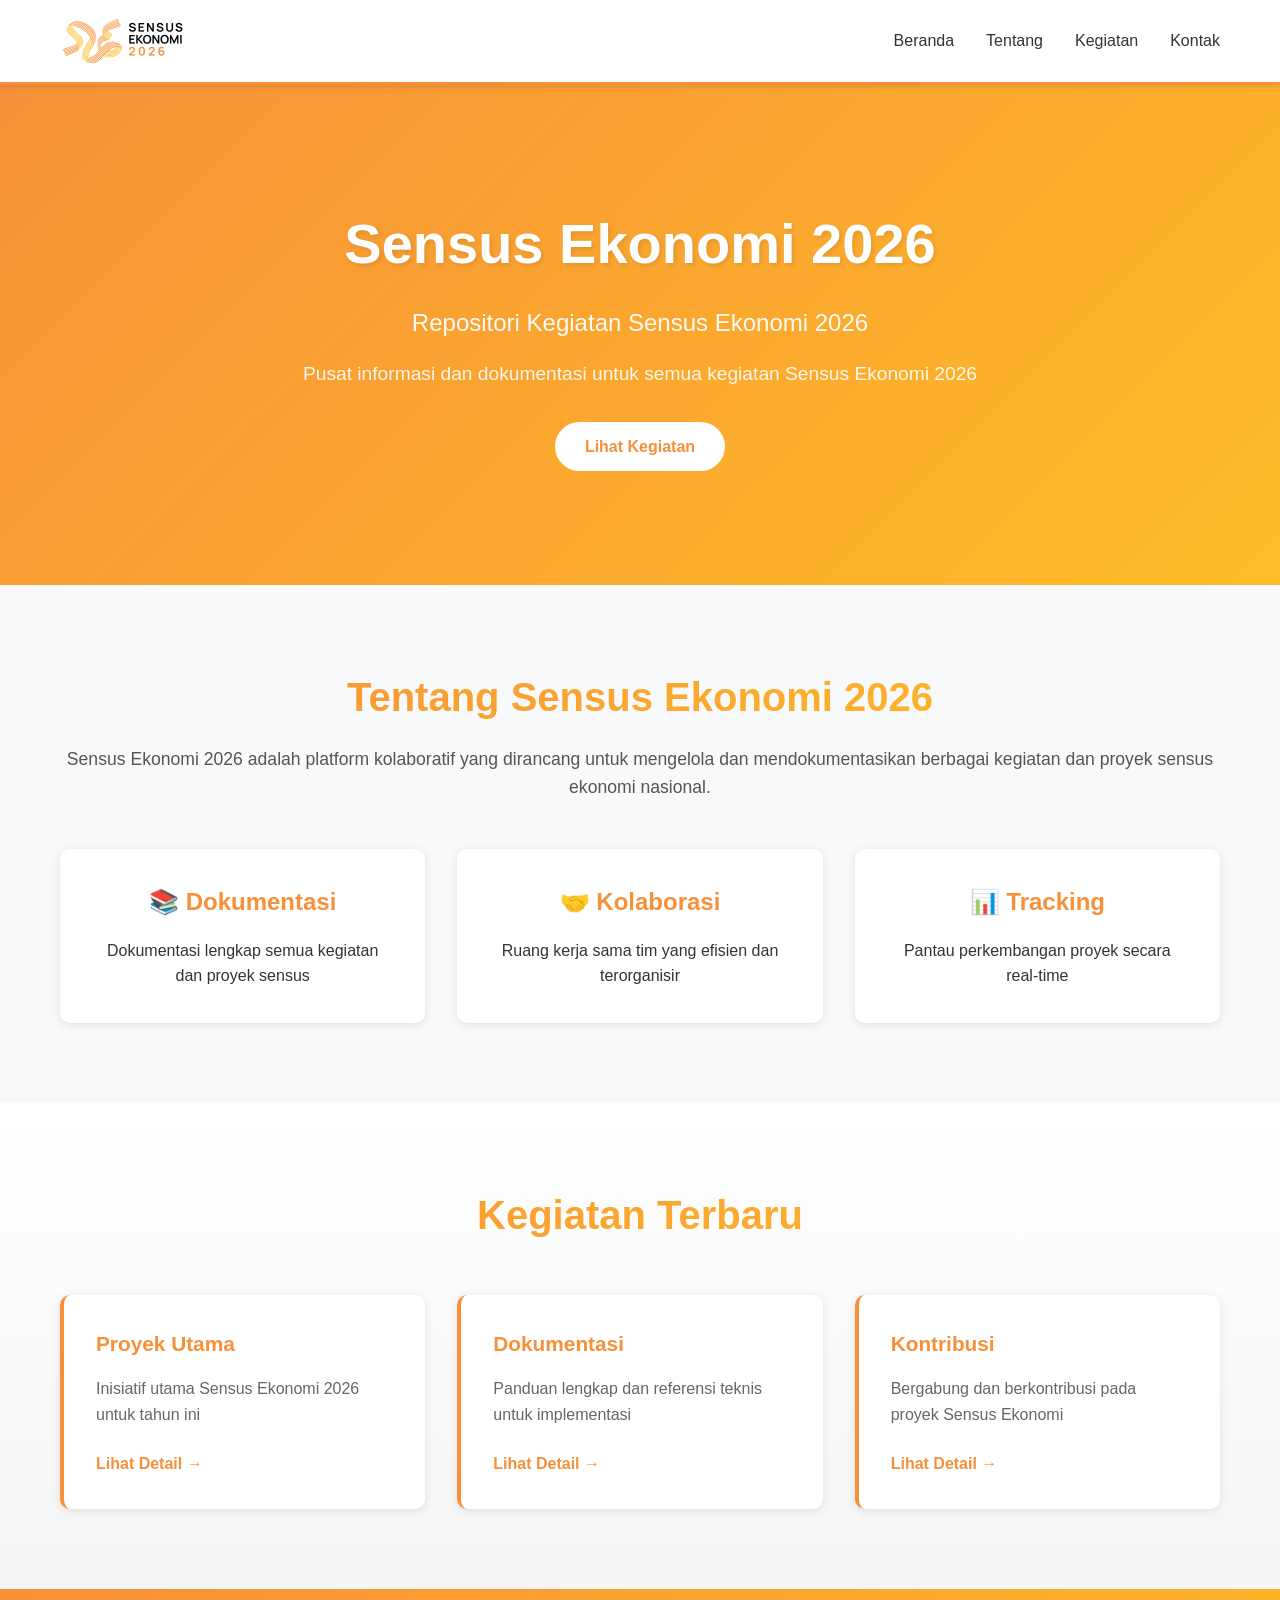
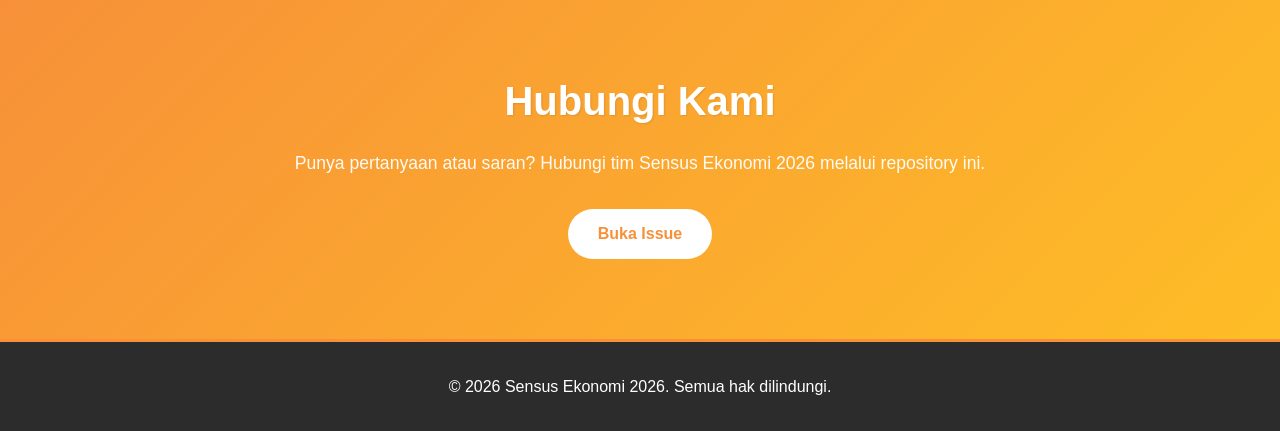
==== index.html @ 21928ddf "Update homepage to use official Sensus Ekonomi 2026 logo" ====
<!DOCTYPE html>
<html lang="id">
<head>
    <meta charset="UTF-8">
    <meta name="viewport" content="width=device-width, initial-scale=1.0">
    <title>Sensus Ekonomi 2026</title>
    <link rel="stylesheet" href="styles.css">
</head>
<body>
    <nav class="navbar">
        <div class="container">
            <div class="logo">
                <img src="logo-se2026.png" alt="Sensus Ekonomi 2026" class="logo-img">
            </div>
            <ul class="nav-links">
                <li><a href="#home">Beranda</a></li>
                <li><a href="#about">Tentang</a></li>
                <li><a href="#activities">Kegiatan</a></li>
                <li><a href="#contact">Kontak</a></li>
            </ul>
        </div>
    </nav>

    <section id="home" class="hero">
        <div class="hero-content">
            <h1>Sensus Ekonomi 2026</h1>
            <p class="subtitle">Repositori Kegiatan Sensus Ekonomi 2026</p>
            <p class="description">Pusat informasi dan dokumentasi untuk semua kegiatan Sensus Ekonomi 2026</p>
            <a href="#activities" class="btn btn-primary">Lihat Kegiatan</a>
        </div>
    </section>

    <section id="about" class="about">
        <div class="container">
            <h2>Tentang Sensus Ekonomi 2026</h2>
            <p>Sensus Ekonomi 2026 adalah platform kolaboratif yang dirancang untuk mengelola dan mendokumentasikan berbagai kegiatan dan proyek sensus ekonomi nasional.</p>
            <div class="features">
                <div class="feature">
                    <h3>📚 Dokumentasi</h3>
                    <p>Dokumentasi lengkap semua kegiatan dan proyek sensus</p>
                </div>
                <div class="feature">
                    <h3>🤝 Kolaborasi</h3>
                    <p>Ruang kerja sama tim yang efisien dan terorganisir</p>
                </div>
                <div class="feature">
                    <h3>📊 Tracking</h3>
                    <p>Pantau perkembangan proyek secara real-time</p>
                </div>
            </div>
        </div>
    </section>

    <section id="activities" class="activities">
        <div class="container">
            <h2>Kegiatan Terbaru</h2>
            <div class="activities-grid">
                <div class="activity-card">
                    <h3>Proyek Utama</h3>
                    <p>Inisiatif utama Sensus Ekonomi 2026 untuk tahun ini</p>
                    <a href="https://github.com/bpspkp1971/SE2026" class="link">Lihat Detail →</a>
                </div>
                <div class="activity-card">
                    <h3>Dokumentasi</h3>
                    <p>Panduan lengkap dan referensi teknis untuk implementasi</p>
                    <a href="#" class="link">Lihat Detail →</a>
                </div>
                <div class="activity-card">
                    <h3>Kontribusi</h3>
                    <p>Bergabung dan berkontribusi pada proyek Sensus Ekonomi</p>
                    <a href="#" class="link">Lihat Detail →</a>
                </div>
            </div>
        </div>
    </section>

    <section id="contact" class="contact">
        <div class="container">
            <h2>Hubungi Kami</h2>
            <p>Punya pertanyaan atau saran? Hubungi tim Sensus Ekonomi 2026 melalui repository ini.</p>
            <a href="https://github.com/bpspkp1971/SE2026/issues" class="btn btn-primary">Buka Issue</a>
        </div>
    </section>

    <footer>
        <div class="container">
            <p>&copy; 2026 Sensus Ekonomi 2026. Semua hak dilindungi.</p>
        </div>
    </footer>
</body>
</html>
---- styles.css ----
* {
    margin: 0;
    padding: 0;
    box-sizing: border-box;
}

body {
    font-family: 'Segoe UI', Tahoma, Geneva, Verdana, sans-serif;
    line-height: 1.6;
    color: #333;
}

.container {
    max-width: 1200px;
    margin: 0 auto;
    padding: 0 20px;
}

/* Navigation */
.navbar {
    background-color: #ffffff;
    color: #333;
    padding: 1rem 0;
    position: sticky;
    top: 0;
    z-index: 100;
    box-shadow: 0 2px 5px rgba(0,0,0,0.1);
    border-bottom: 3px solid #f79039;
}

.navbar .container {
    display: flex;
    justify-content: space-between;
    align-items: center;
}

.logo {
    display: flex;
    align-items: center;
    gap: 10px;
}

.logo-img {
    height: 50px;
    width: auto;
}

.logo-text {
    font-size: 1.3rem;
    font-weight: bold;
    background: linear-gradient(135deg, #febd26 0%, #f79039 100%);
    -webkit-background-clip: text;
    -webkit-text-fill-color: transparent;
    background-clip: text;
}

.nav-links {
    display: flex;
    list-style: none;
    gap: 2rem;
}

.nav-links a {
    color: #333;
    text-decoration: none;
    font-weight: 500;
    transition: color 0.3s ease;
}

.nav-links a:hover {
    color: #f79039;
}

/* Hero Section */
.hero {
    background: linear-gradient(135deg, #f79039 0%, #febd26 100%);
    color: white;
    padding: 100px 20px;
    text-align: center;
    min-height: 500px;
    display: flex;
    align-items: center;
    justify-content: center;
}

.hero-content h1 {
    font-size: 3.5rem;
    margin-bottom: 1rem;
    animation: fadeInDown 0.8s ease;
    text-shadow: 2px 2px 4px rgba(0,0,0,0.1);
}

.hero-content .subtitle {
    font-size: 1.5rem;
    margin-bottom: 1rem;
    animation: fadeInUp 0.8s ease;
    opacity: 0.95;
}

.hero-content .description {
    font-size: 1.2rem;
    margin-bottom: 2rem;
    opacity: 0.9;
    animation: fadeInUp 1s ease;
}

/* Buttons */
.btn {
    display: inline-block;
    padding: 12px 30px;
    border-radius: 50px;
    text-decoration: none;
    font-weight: 600;
    transition: all 0.3s ease;
    cursor: pointer;
    border: none;
}

.btn-primary {
    background-color: white;
    color: #f79039;
}

.btn-primary:hover {
    transform: translateY(-3px);
    box-shadow: 0 5px 15px rgba(0,0,0,0.2);
    background-color: #ffd635;
}

.btn-secondary {
    background-color: #f79039;
    color: white;
}

.btn-secondary:hover {
    background-color: #febd26;
    color: #333;
    transform: translateY(-3px);
}

/* About Section */
.about {
    padding: 80px 20px;
    background-color: #f8f9fa;
}

.about h2 {
    font-size: 2.5rem;
    margin-bottom: 1rem;
    text-align: center;
    background: linear-gradient(135deg, #f79039 0%, #febd26 100%);
    -webkit-background-clip: text;
    -webkit-text-fill-color: transparent;
    background-clip: text;
}

.about > .container > p {
    text-align: center;
    font-size: 1.1rem;
    margin-bottom: 3rem;
    color: #555;
}

.features {
    display: grid;
    grid-template-columns: repeat(auto-fit, minmax(250px, 1fr));
    gap: 2rem;
    margin-top: 3rem;
}

.feature {
    background: white;
    padding: 2rem;
    border-radius: 10px;
    text-align: center;
    box-shadow: 0 2px 10px rgba(0,0,0,0.1);
    transition: transform 0.3s ease, box-shadow 0.3s ease, border-color 0.3s ease;
    border: 2px solid transparent;
}

.feature:hover {
    transform: translateY(-5px);
    box-shadow: 0 5px 20px rgba(0,0,0,0.15);
    border-color: #febd26;
}

.feature h3 {
    font-size: 1.5rem;
    margin-bottom: 1rem;
    color: #f79039;
}

/* Activities Section */
.activities {
    padding: 80px 20px;
    background: linear-gradient(180deg, #ffffff 0%, #f5f5f5 100%);
}

.activities h2 {
    font-size: 2.5rem;
    margin-bottom: 3rem;
    text-align: center;
    background: linear-gradient(135deg, #f79039 0%, #febd26 100%);
    -webkit-background-clip: text;
    -webkit-text-fill-color: transparent;
    background-clip: text;
}

.activities-grid {
    display: grid;
    grid-template-columns: repeat(auto-fit, minmax(300px, 1fr));
    gap: 2rem;
}

.activity-card {
    background: white;
    padding: 2rem;
    border-radius: 10px;
    box-shadow: 0 2px 10px rgba(0,0,0,0.1);
    transition: all 0.3s ease;
    border-left: 4px solid #f79039;
}

.activity-card:hover {
    transform: translateY(-5px);
    box-shadow: 0 5px 20px rgba(0,0,0,0.15);
    border-left-color: #febd26;
}

.activity-card h3 {
    font-size: 1.3rem;
    margin-bottom: 1rem;
    color: #f79039;
}

.activity-card p {
    color: #666;
    margin-bottom: 1.5rem;
}

.link {
    color: #f79039;
    text-decoration: none;
    font-weight: 600;
    transition: color 0.3s ease;
}

.link:hover {
    color: #febd26;
}

/* Contact Section */
.contact {
    background: linear-gradient(135deg, #f79039 0%, #febd26 100%);
    color: white;
    padding: 80px 20px;
    text-align: center;
}

.contact h2 {
    font-size: 2.5rem;
    margin-bottom: 1rem;
    text-shadow: 1px 1px 2px rgba(0,0,0,0.1);
}

.contact p {
    font-size: 1.1rem;
    margin-bottom: 2rem;
    opacity: 0.95;
}

/* Footer */
footer {
    background-color: #2c2c2c;
    color: white;
    text-align: center;
    padding: 2rem;
    border-top: 3px solid #f79039;
}

/* Animations */
@keyframes fadeInDown {
    from {
        opacity: 0;
        transform: translateY(-30px);
    }
    to {
        opacity: 1;
        transform: translateY(0);
    }
}

@keyframes fadeInUp {
    from {
        opacity: 0;
        transform: translateY(30px);
    }
    to {
        opacity: 1;
        transform: translateY(0);
    }
}

/* Responsive Design */
@media (max-width: 768px) {
    .nav-links {
        gap: 1rem;
    }

    .logo-img {
        height: 40px;
    }

    .logo-text {
        font-size: 1.1rem;
    }

    .hero-content h1 {
        font-size: 2.5rem;
    }

    .hero-content .subtitle {
        font-size: 1.2rem;
    }

    .about h2,
    .activities h2,
    .contact h2 {
        font-size: 2rem;
    }

    .features,
    .activities-grid {
        grid-template-columns: 1fr;
    }

    .about,
    .activities,
    .contact {
        padding: 60px 20px;
    }
}

@media (max-width: 600px) {
    .navbar .container {
        flex-direction: column;
        gap: 1rem;
    }

    .nav-links {
        flex-direction: column;
        gap: 0.5rem;
        width: 100%;
        text-align: center;
    }

    .logo {
        flex-direction: column;
    }

    .logo-img {
        height: 35px;
    }

    .logo-text {
        font-size: 1rem;
    }

    .hero-content h1 {
        font-size: 2rem;
    }

    .hero-content .subtitle {
        font-size: 1rem;
    }

    .hero {
        padding: 60px 20px;
        min-height: 300px;
    }
}
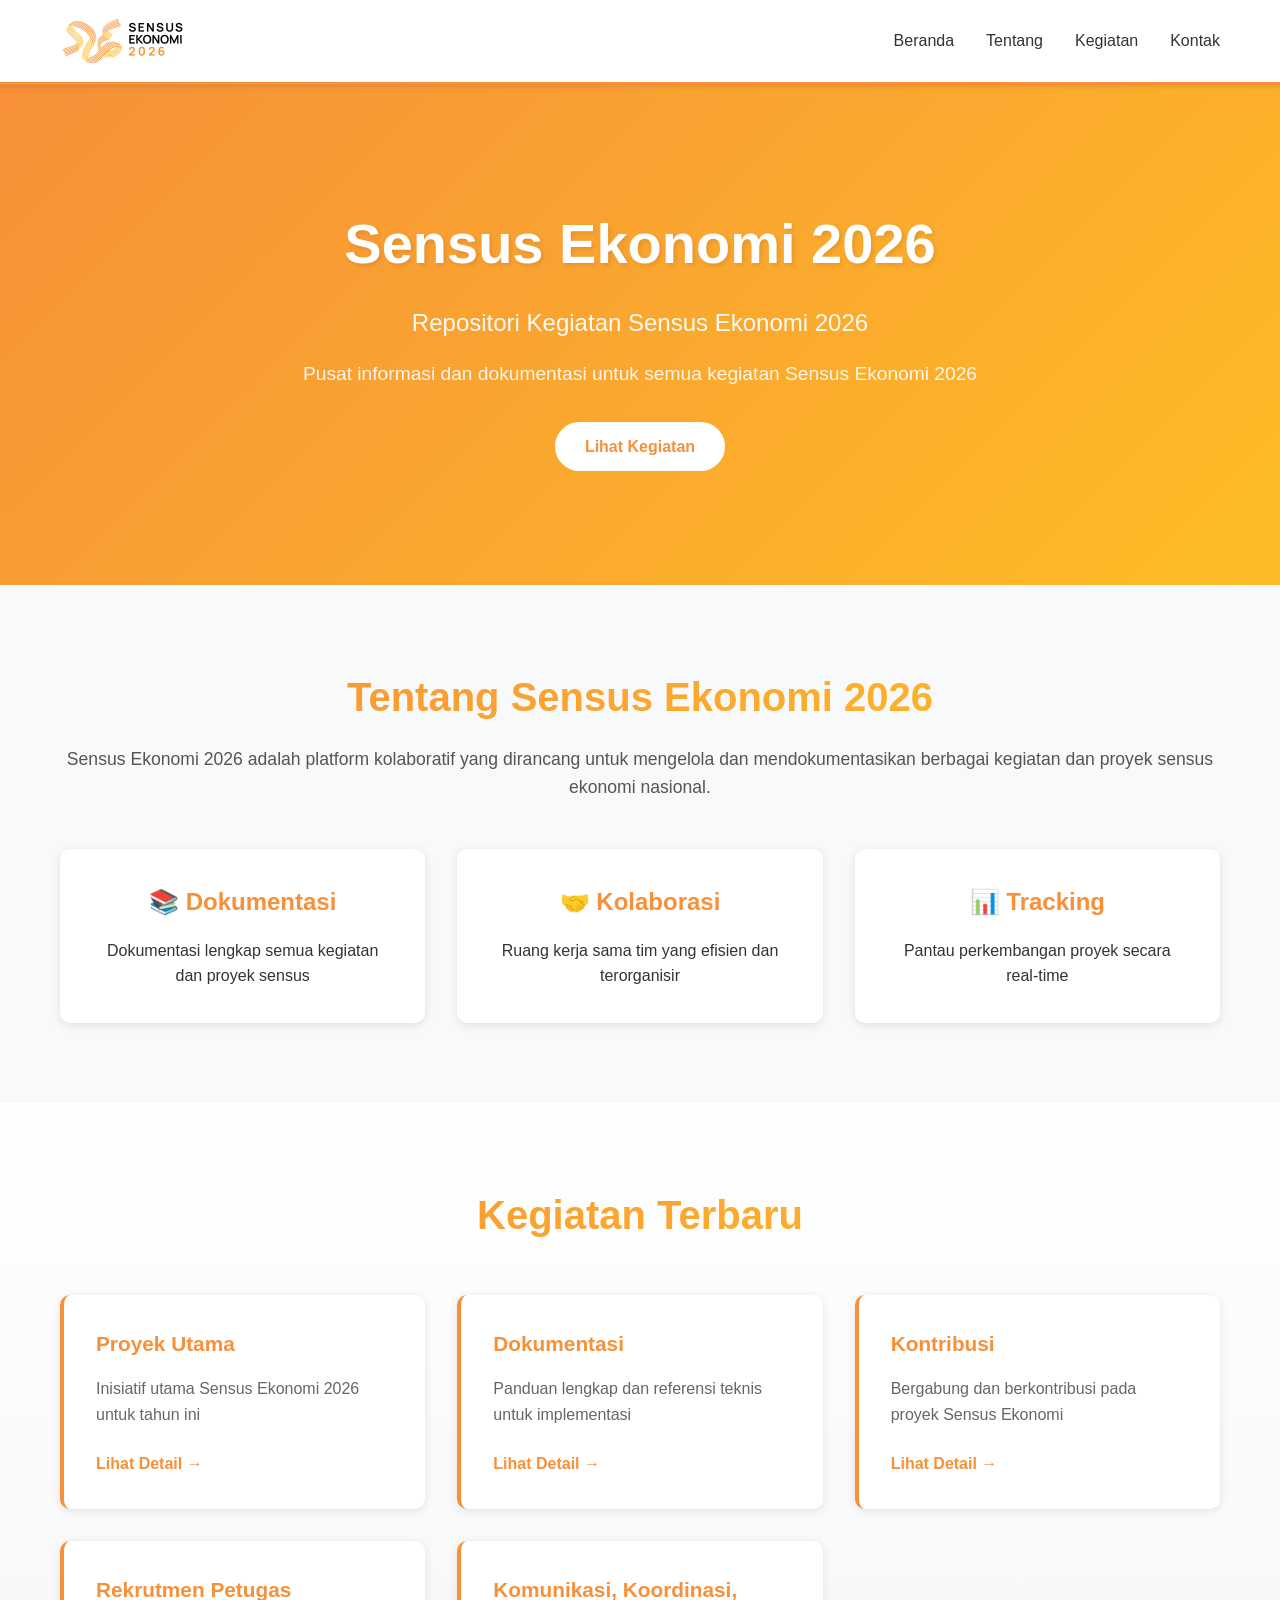
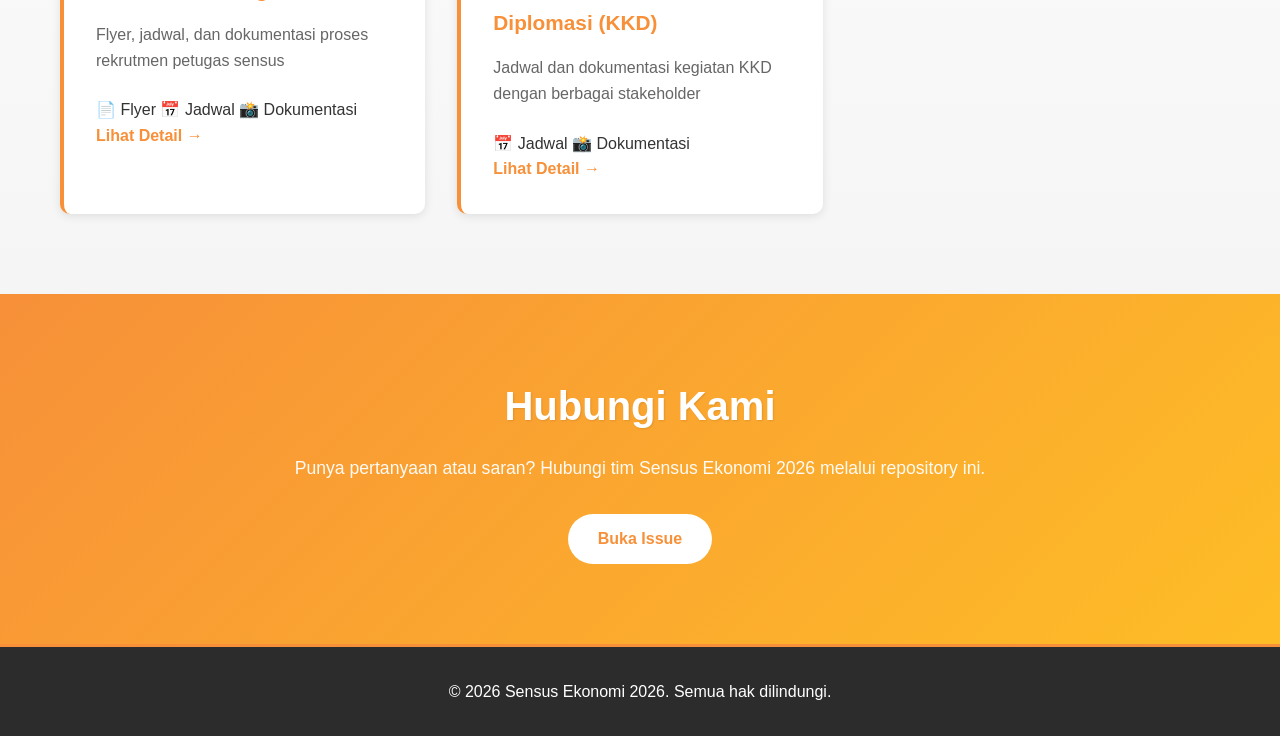
==== commit 1d062022: "Add Rekrutmen Petugas and KKD activities" ====
--- a/index.html
+++ b/index.html
@@ -70,6 +70,25 @@
                     <p>Bergabung dan berkontribusi pada proyek Sensus Ekonomi</p>
                     <a href="#" class="link">Lihat Detail →</a>
                 </div>
+                <div class="activity-card">
+                    <h3>Rekrutmen Petugas</h3>
+                    <p>Flyer, jadwal, dan dokumentasi proses rekrutmen petugas sensus</p>
+                    <div class="sub-items">
+                        <span class="badge">📄 Flyer</span>
+                        <span class="badge">📅 Jadwal</span>
+                        <span class="badge">📸 Dokumentasi</span>
+                    </div>
+                    <a href="#" class="link">Lihat Detail →</a>
+                </div>
+                <div class="activity-card">
+                    <h3>Komunikasi, Koordinasi, Diplomasi (KKD)</h3>
+                    <p>Jadwal dan dokumentasi kegiatan KKD dengan berbagai stakeholder</p>
+                    <div class="sub-items">
+                        <span class="badge">📅 Jadwal</span>
+                        <span class="badge">📸 Dokumentasi</span>
+                    </div>
+                    <a href="#" class="link">Lihat Detail →</a>
+                </div>
             </div>
         </div>
     </section>
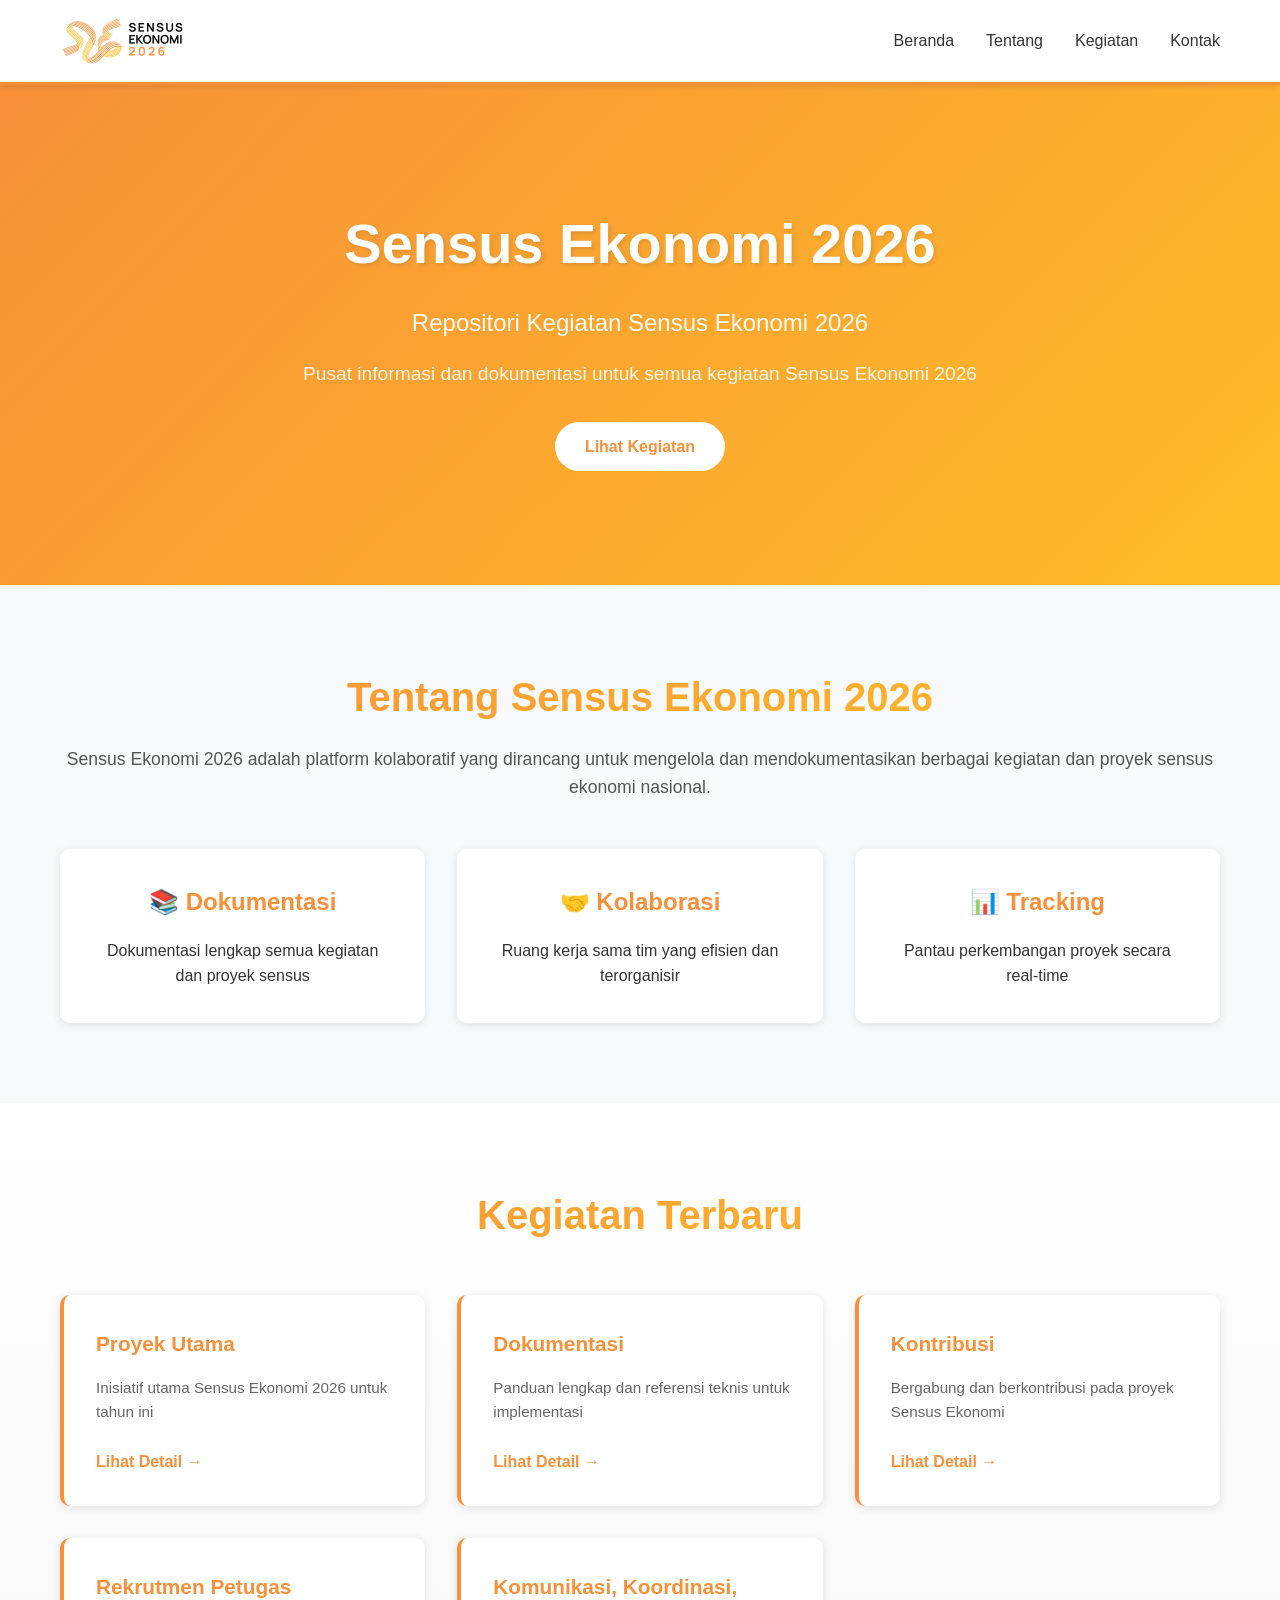
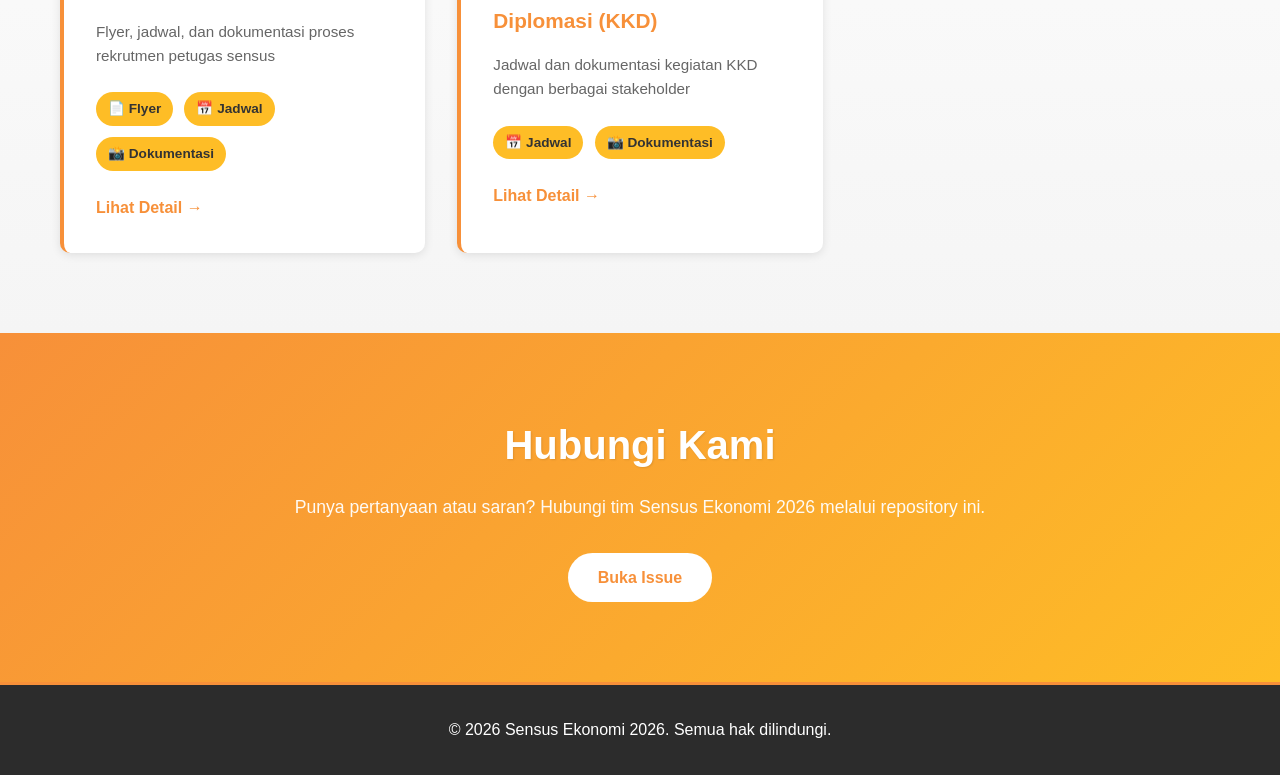
==== commit e46caa60: "Perbarui halaman beranda dengan tautan ke halaman rekrutmen dan KKD" ====
--- a/index.html
+++ b/index.html
@@ -78,7 +78,7 @@
                         <span class="badge">📅 Jadwal</span>
                         <span class="badge">📸 Dokumentasi</span>
                     </div>
-                    <a href="#" class="link">Lihat Detail →</a>
+                    <a href="rekrutmen.html" class="link">Lihat Detail →</a>
                 </div>
                 <div class="activity-card">
                     <h3>Komunikasi, Koordinasi, Diplomasi (KKD)</h3>
@@ -87,7 +87,7 @@
                         <span class="badge">📅 Jadwal</span>
                         <span class="badge">📸 Dokumentasi</span>
                     </div>
-                    <a href="#" class="link">Lihat Detail →</a>
+                    <a href="kkd.html" class="link">Lihat Detail →</a>
                 </div>
             </div>
         </div>
--- a/styles.css
+++ b/styles.css
@@ -45,15 +45,6 @@
     width: auto;
 }
 
-.logo-text {
-    font-size: 1.3rem;
-    font-weight: bold;
-    background: linear-gradient(135deg, #febd26 0%, #f79039 100%);
-    -webkit-background-clip: text;
-    -webkit-text-fill-color: transparent;
-    background-clip: text;
-}
-
 .nav-links {
     display: flex;
     list-style: none;
@@ -83,6 +74,13 @@
     justify-content: center;
 }
 
+.detail-hero {
+    background: linear-gradient(135deg, #f79039 0%, #febd26 100%);
+    color: white;
+    padding: 80px 20px;
+    text-align: center;
+}
+
 .hero-content h1 {
     font-size: 3.5rem;
     margin-bottom: 1rem;
@@ -90,11 +88,19 @@
     text-shadow: 2px 2px 4px rgba(0,0,0,0.1);
 }
 
+.detail-hero .hero-content h1 {
+    font-size: 2.5rem;
+}
+
 .hero-content .subtitle {
     font-size: 1.5rem;
     margin-bottom: 1rem;
     animation: fadeInUp 0.8s ease;
     opacity: 0.95;
+}
+
+.detail-hero .hero-content .subtitle {
+    font-size: 1.2rem;
 }
 
 .hero-content .description {
@@ -236,6 +242,32 @@
 .activity-card p {
     color: #666;
     margin-bottom: 1.5rem;
+    font-size: 0.95rem;
+}
+
+/* Sub-items and Badges */
+.sub-items {
+    display: flex;
+    flex-wrap: wrap;
+    gap: 0.7rem;
+    margin-bottom: 1.5rem;
+}
+
+.badge {
+    display: inline-block;
+    background-color: #febd26;
+    color: #333;
+    padding: 6px 12px;
+    border-radius: 20px;
+    font-size: 0.85rem;
+    font-weight: 600;
+    transition: all 0.3s ease;
+}
+
+.badge:hover {
+    background-color: #f79039;
+    color: white;
+    transform: scale(1.05);
 }
 
 .link {
@@ -243,10 +275,232 @@
     text-decoration: none;
     font-weight: 600;
     transition: color 0.3s ease;
+    display: inline-block;
 }
 
 .link:hover {
     color: #febd26;
+}
+
+/* Detail Page Styles */
+.detail-content {
+    padding: 60px 20px;
+}
+
+.breadcrumb {
+    margin-bottom: 2rem;
+    font-size: 0.95rem;
+    color: #666;
+}
+
+.breadcrumb a {
+    color: #f79039;
+    text-decoration: none;
+}
+
+.breadcrumb a:hover {
+    text-decoration: underline;
+}
+
+.detail-grid {
+    display: grid;
+    grid-template-columns: repeat(auto-fit, minmax(280px, 1fr));
+    gap: 2rem;
+    margin-bottom: 4rem;
+}
+
+.detail-card {
+    background: white;
+    padding: 2rem;
+    border-radius: 10px;
+    box-shadow: 0 2px 10px rgba(0,0,0,0.1);
+    transition: all 0.3s ease;
+    border-top: 4px solid #f79039;
+    text-align: center;
+}
+
+.detail-card:hover {
+    transform: translateY(-5px);
+    box-shadow: 0 5px 20px rgba(0,0,0,0.15);
+}
+
+.card-icon {
+    font-size: 3rem;
+    margin-bottom: 1rem;
+}
+
+.detail-card h3 {
+    font-size: 1.4rem;
+    margin-bottom: 1rem;
+    color: #f79039;
+}
+
+.detail-card p {
+    color: #666;
+    margin-bottom: 1.5rem;
+}
+
+.detail-section {
+    background: white;
+    padding: 3rem;
+    border-radius: 10px;
+    margin-bottom: 2rem;
+    box-shadow: 0 2px 10px rgba(0,0,0,0.08);
+}
+
+.detail-section h2 {
+    font-size: 2rem;
+    margin-bottom: 1.5rem;
+    color: #f79039;
+    border-bottom: 3px solid #febd26;
+    padding-bottom: 1rem;
+}
+
+.info-box {
+    line-height: 1.8;
+    color: #555;
+}
+
+.info-box h4 {
+    color: #f79039;
+    margin-bottom: 0.8rem;
+    font-size: 1.1rem;
+}
+
+.info-list {
+    list-style: none;
+    margin-left: 0;
+}
+
+.info-list li {
+    padding-left: 1.5rem;
+    margin-bottom: 0.8rem;
+    position: relative;
+}
+
+.info-list li:before {
+    content: "✓";
+    color: #f79039;
+    font-weight: bold;
+    position: absolute;
+    left: 0;
+}
+
+/* Timeline */
+.timeline {
+    position: relative;
+    padding: 20px 0;
+}
+
+.timeline-item {
+    display: flex;
+    margin-bottom: 2rem;
+    position: relative;
+}
+
+.timeline-marker {
+    background: linear-gradient(135deg, #f79039 0%, #febd26 100%);
+    color: white;
+    width: 50px;
+    height: 50px;
+    border-radius: 50%;
+    display: flex;
+    align-items: center;
+    justify-content: center;
+    font-weight: bold;
+    font-size: 1.2rem;
+    flex-shrink: 0;
+    margin-right: 2rem;
+}
+
+.timeline-content h4 {
+    color: #f79039;
+    margin-bottom: 0.5rem;
+    font-size: 1.1rem;
+}
+
+.timeline-content p {
+    color: #666;
+}
+
+/* Activity Types */
+.activity-types {
+    display: grid;
+    grid-template-columns: repeat(auto-fit, minmax(280px, 1fr));
+    gap: 1.5rem;
+}
+
+.type-card {
+    background: linear-gradient(135deg, rgba(247, 144, 57, 0.1) 0%, rgba(254, 189, 38, 0.1) 100%);
+    padding: 1.5rem;
+    border-radius: 8px;
+    border-left: 4px solid #f79039;
+    transition: all 0.3s ease;
+}
+
+.type-card:hover {
+    background: linear-gradient(135deg, rgba(247, 144, 57, 0.15) 0%, rgba(254, 189, 38, 0.15) 100%);
+    transform: translateX(5px);
+}
+
+.type-card h4 {
+    color: #f79039;
+    margin-bottom: 0.8rem;
+    font-size: 1.1rem;
+}
+
+.type-card p {
+    color: #666;
+    line-height: 1.6;
+}
+
+/* Impact Box */
+.impact-box {
+    display: grid;
+    grid-template-columns: repeat(auto-fit, minmax(250px, 1fr));
+    gap: 2rem;
+}
+
+.impact-item {
+    background: white;
+    padding: 1.5rem;
+    border-radius: 8px;
+    border-top: 3px solid #f79039;
+    box-shadow: 0 2px 8px rgba(0,0,0,0.08);
+}
+
+.impact-item h4 {
+    color: #f79039;
+    margin-bottom: 0.8rem;
+    font-size: 1rem;
+}
+
+.impact-item p {
+    color: #666;
+    line-height: 1.6;
+}
+
+/* CTA Section */
+.cta-section {
+    background: linear-gradient(135deg, #f79039 0%, #febd26 100%);
+    color: white;
+    padding: 3rem;
+    border-radius: 10px;
+    text-align: center;
+    margin-top: 3rem;
+}
+
+.cta-section h2 {
+    color: white;
+    margin-bottom: 1rem;
+    border: none;
+    padding: 0;
+}
+
+.cta-section p {
+    font-size: 1.1rem;
+    margin-bottom: 2rem;
+    opacity: 0.95;
 }
 
 /* Contact Section */
@@ -311,12 +565,12 @@
         height: 40px;
     }
 
-    .logo-text {
-        font-size: 1.1rem;
-    }
-
     .hero-content h1 {
         font-size: 2.5rem;
+    }
+
+    .detail-hero .hero-content h1 {
+        font-size: 2rem;
     }
 
     .hero-content .subtitle {
@@ -329,8 +583,13 @@
         font-size: 2rem;
     }
 
+    .detail-section h2 {
+        font-size: 1.5rem;
+    }
+
     .features,
-    .activities-grid {
+    .activities-grid,
+    .detail-grid {
         grid-template-columns: 1fr;
     }
 
@@ -338,6 +597,32 @@
     .activities,
     .contact {
         padding: 60px 20px;
+    }
+
+    .detail-content {
+        padding: 40px 20px;
+    }
+
+    .detail-section {
+        padding: 2rem;
+    }
+
+    .sub-items {
+        gap: 0.5rem;
+    }
+
+    .badge {
+        font-size: 0.8rem;
+        padding: 5px 10px;
+    }
+
+    .timeline-item {
+        flex-direction: column;
+    }
+
+    .timeline-marker {
+        margin-right: 0;
+        margin-bottom: 1rem;
     }
 }
 
@@ -362,12 +647,12 @@
         height: 35px;
     }
 
-    .logo-text {
-        font-size: 1rem;
-    }
-
     .hero-content h1 {
         font-size: 2rem;
+    }
+
+    .detail-hero .hero-content h1 {
+        font-size: 1.5rem;
     }
 
     .hero-content .subtitle {
@@ -378,4 +663,22 @@
         padding: 60px 20px;
         min-height: 300px;
     }
-}
+
+    .sub-items {
+        flex-direction: column;
+        align-items: flex-start;
+    }
+
+    .badge {
+        width: 100%;
+        text-align: left;
+    }
+
+    .cta-section {
+        padding: 2rem;
+    }
+
+    .detail-section {
+        padding: 1.5rem;
+    }
+}
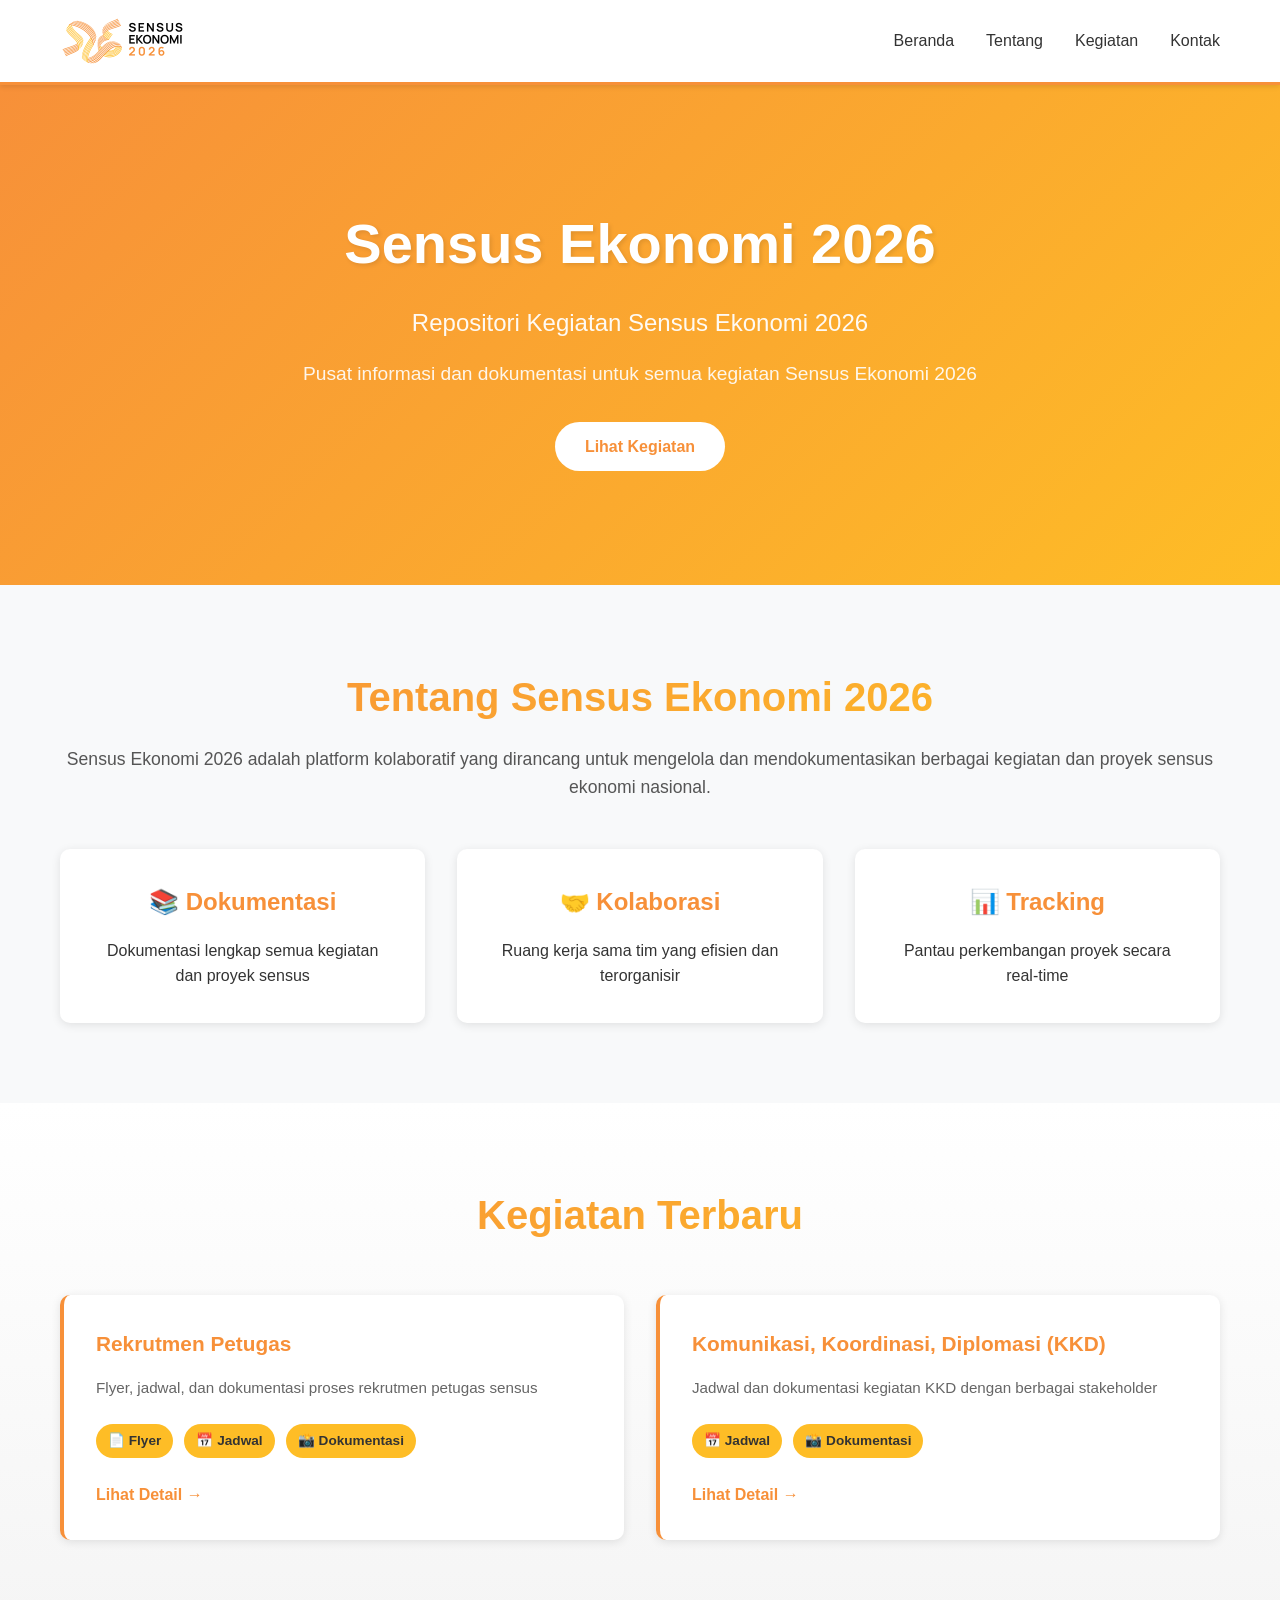
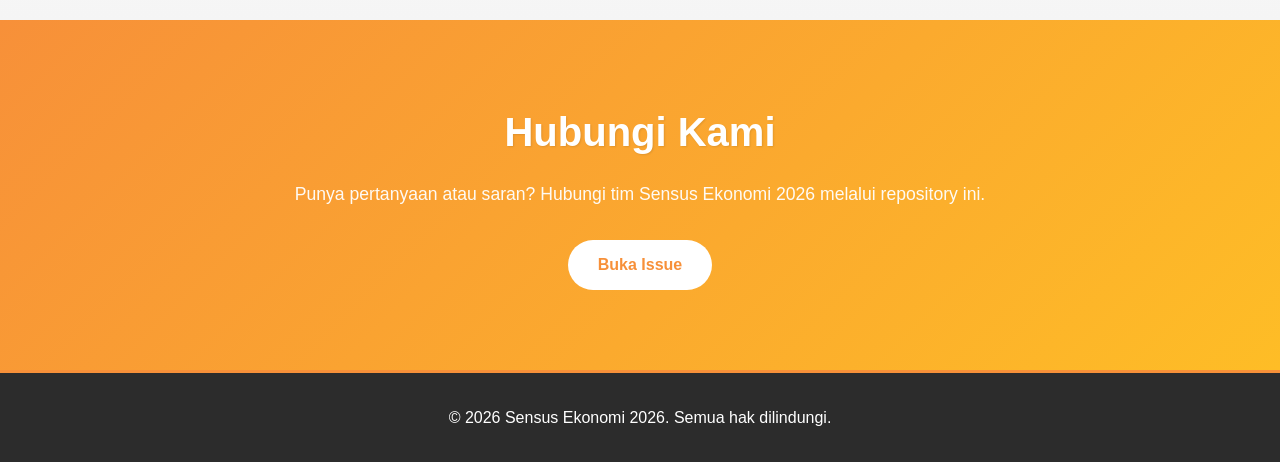
==== commit 3ebff5bc: "Remove commented-out activity card from index.html Removed commented-out activity card for 'Proyek U" ====
--- a/index.html
+++ b/index.html
@@ -55,7 +55,7 @@
         <div class="container">
             <h2>Kegiatan Terbaru</h2>
             <div class="activities-grid">
-                <div class="activity-card">
+                <!-- <div class="activity-card">
                     <h3>Proyek Utama</h3>
                     <p>Inisiatif utama Sensus Ekonomi 2026 untuk tahun ini</p>
                     <a href="https://github.com/bpspkp1971/SE2026" class="link">Lihat Detail →</a>
@@ -69,7 +69,7 @@
                     <h3>Kontribusi</h3>
                     <p>Bergabung dan berkontribusi pada proyek Sensus Ekonomi</p>
                     <a href="#" class="link">Lihat Detail →</a>
-                </div>
+                </div> -->
                 <div class="activity-card">
                     <h3>Rekrutmen Petugas</h3>
                     <p>Flyer, jadwal, dan dokumentasi proses rekrutmen petugas sensus</p>
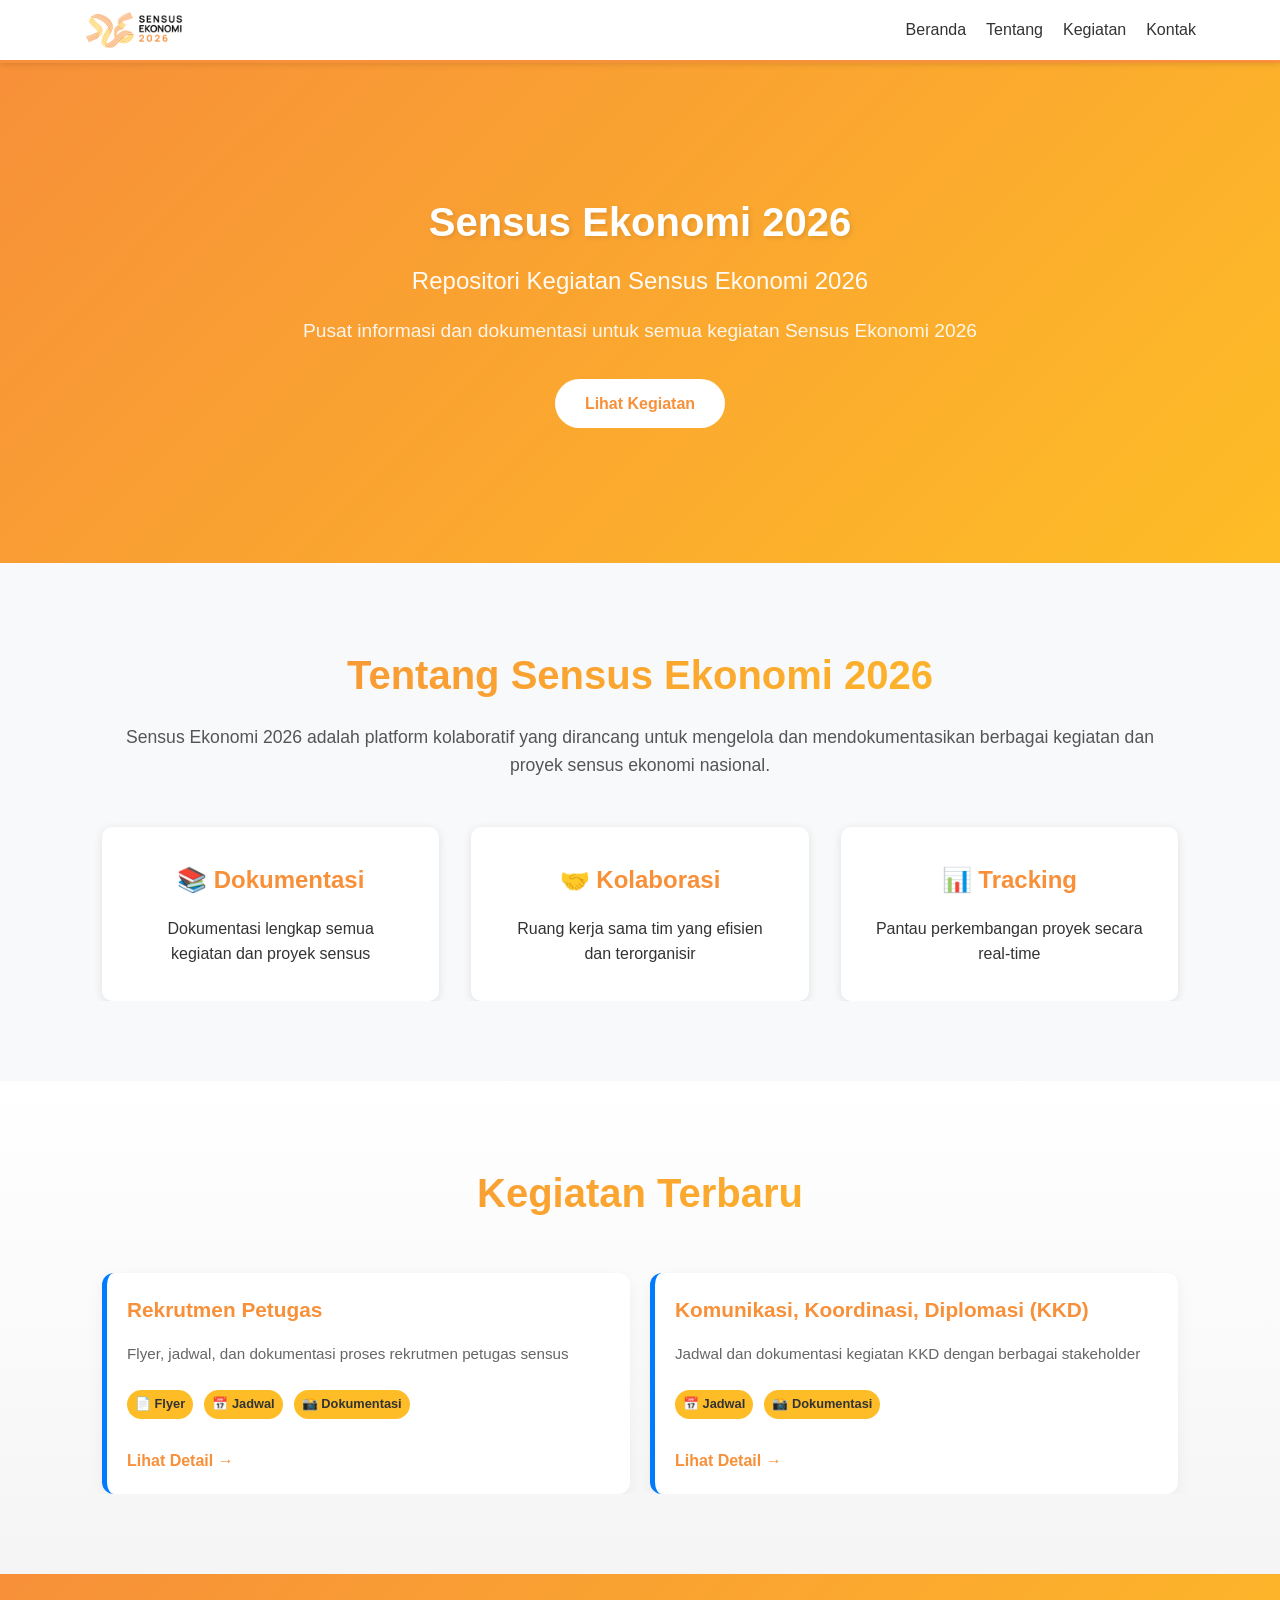
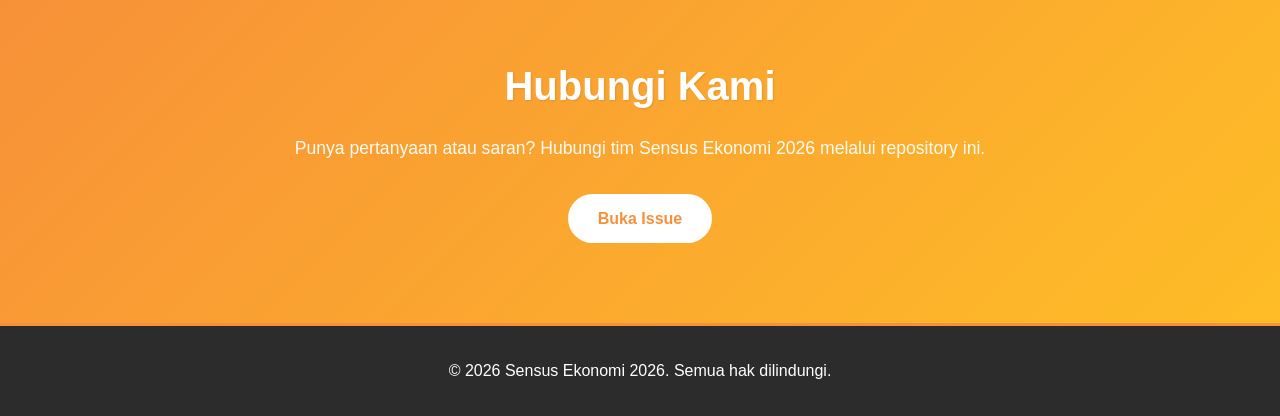
==== commit e0e3f617: "Update index.html" ====
--- a/index.html
+++ b/index.html
@@ -5,6 +5,157 @@
     <meta name="viewport" content="width=device-width, initial-scale=1.0">
     <title>Sensus Ekonomi 2026</title>
     <link rel="stylesheet" href="styles.css">
+    <style>
+        /* --- NAVIGATION REFACTOR --- */
+        .navbar {
+            background: #fff;
+            padding: 10px 0;
+            box-shadow: 0 2px 5px rgba(0,0,0,0.1);
+            position: sticky;
+            top: 0;
+            z-index: 1000;
+        }
+
+        .navbar .container {
+            display: flex;
+            flex-direction: row !important; /* Kunci horizontal */
+            justify-content: space-between;
+            align-items: center;
+            width: 90%;
+            max-width: 1200px;
+            margin: 0 auto;
+        }
+
+        .logo-img {
+            height: 40px;
+            width: auto;
+            display: block;
+        }
+
+        .nav-links {
+            display: flex;
+            list-style: none;
+            gap: 20px;
+            margin: 0;
+            padding: 0;
+        }
+
+        .nav-links a {
+            text-decoration: none;
+            color: #333;
+            font-weight: 500;
+            transition: 0.3s;
+        }
+
+        /* Burger Icon Style */
+        .burger-menu {
+            display: none; /* Sembunyi di desktop */
+            flex-direction: column;
+            justify-content: space-between;
+            width: 30px;
+            height: 20px;
+            cursor: pointer;
+            border: none;
+            background: none;
+            padding: 0;
+            z-index: 1001;
+        }
+
+        .burger-menu span {
+            display: block;
+            width: 100%;
+            height: 3px;
+            background-color: #007bff;
+            border-radius: 3px;
+            transition: 0.3s;
+        }
+
+        /* Responsive Navbar */
+        @media (max-width: 768px) {
+            .burger-menu {
+                display: flex; /* Tampilkan di mobile */
+            }
+
+            .nav-links {
+                position: absolute;
+                top: 100%;
+                left: 0;
+                width: 100%;
+                background: #ffffff;
+                flex-direction: column;
+                gap: 0;
+                box-shadow: 0 4px 10px rgba(0,0,0,0.1);
+                display: none; /* Sembunyi default */
+            }
+
+            .nav-links.active {
+                display: flex;
+            }
+
+            .nav-links li {
+                width: 100%;
+                text-align: center;
+            }
+
+            .nav-links li a {
+                display: block;
+                padding: 15px;
+                border-bottom: 1px solid #eee;
+            }
+        }
+
+        /* --- LAYOUT FIXES (Anti-Out of Frame) --- */
+        .container {
+            width: 90%;
+            max-width: 1200px;
+            margin: 0 auto;
+            overflow: hidden; /* Mencegah elemen anak meluber */
+        }
+
+        .activities-grid {
+            display: grid;
+            grid-template-columns: 1fr; /* Default 1 kolom untuk mobile */
+            gap: 20px;
+        }
+
+        @media (min-width: 768px) {
+            .activities-grid {
+                grid-template-columns: repeat(2, 1fr); /* 2 kolom untuk desktop */
+            }
+        }
+
+        .activity-card {
+            background: #fff;
+            padding: 20px;
+            border-radius: 12px;
+            box-shadow: 0 4px 15px rgba(0,0,0,0.05);
+            border-left: 5px solid #007bff;
+            word-wrap: break-word; /* Mencegah teks panjang merusak frame */
+        }
+
+        .badge {
+            display: inline-block;
+            margin-bottom: 5px;
+            padding: 4px 8px;
+            font-size: 0.8rem;
+        }
+
+        .hero-content h1 {
+            font-size: 2.5rem;
+            line-height: 1.2;
+        }
+
+        @media (max-width: 480px) {
+            .hero-content h1 {
+                font-size: 1.8rem;
+            }
+            .features {
+                display: flex;
+                flex-direction: column;
+                gap: 15px;
+            }
+        }
+    </style>
 </head>
 <body>
     <nav class="navbar">
@@ -12,7 +163,15 @@
             <div class="logo">
                 <img src="logo-se2026.png" alt="Sensus Ekonomi 2026" class="logo-img">
             </div>
-            <ul class="nav-links">
+
+            <!-- Burger Menu Button -->
+            <button class="burger-menu" id="burgerToggle" aria-label="Buka Menu">
+                <span></span>
+                <span></span>
+                <span></span>
+            </button>
+
+            <ul class="nav-links" id="navLinks">
                 <li><a href="#home">Beranda</a></li>
                 <li><a href="#about">Tentang</a></li>
                 <li><a href="#activities">Kegiatan</a></li>
@@ -55,21 +214,6 @@
         <div class="container">
             <h2>Kegiatan Terbaru</h2>
             <div class="activities-grid">
-                <!-- <div class="activity-card">
-                    <h3>Proyek Utama</h3>
-                    <p>Inisiatif utama Sensus Ekonomi 2026 untuk tahun ini</p>
-                    <a href="https://github.com/bpspkp1971/SE2026" class="link">Lihat Detail →</a>
-                </div>
-                <div class="activity-card">
-                    <h3>Dokumentasi</h3>
-                    <p>Panduan lengkap dan referensi teknis untuk implementasi</p>
-                    <a href="#" class="link">Lihat Detail →</a>
-                </div>
-                <div class="activity-card">
-                    <h3>Kontribusi</h3>
-                    <p>Bergabung dan berkontribusi pada proyek Sensus Ekonomi</p>
-                    <a href="#" class="link">Lihat Detail →</a>
-                </div> -->
                 <div class="activity-card">
                     <h3>Rekrutmen Petugas</h3>
                     <p>Flyer, jadwal, dan dokumentasi proses rekrutmen petugas sensus</p>
@@ -106,5 +250,29 @@
             <p>&copy; 2026 Sensus Ekonomi 2026. Semua hak dilindungi.</p>
         </div>
     </footer>
+
+    <script>
+        // Logic Burger Menu Toggle
+        const burgerToggle = document.getElementById('burgerToggle');
+        const navLinks = document.getElementById('navLinks');
+
+        burgerToggle.addEventListener('click', () => {
+            navLinks.classList.toggle('active');
+        });
+
+        // Klik link otomatis tutup menu (untuk mobile)
+        document.querySelectorAll('.nav-links a').forEach(link => {
+            link.addEventListener('click', () => {
+                navLinks.classList.remove('active');
+            });
+        });
+
+        // Tutup menu jika klik di luar area navbar
+        document.addEventListener('click', (e) => {
+            if (!burgerToggle.contains(e.target) && !navLinks.contains(e.target)) {
+                navLinks.classList.remove('active');
+            }
+        });
+    </script>
 </body>
 </html>
--- a/styles.css
+++ b/styles.css
@@ -682,3 +682,79 @@
         padding: 1.5rem;
     }
 }
+/* Container Modal */
+.modal {
+    display: none; 
+    position: fixed; 
+    z-index: 1000; 
+    padding-top: 50px; 
+    left: 0; top: 0;
+    width: 100%; height: 100%;
+    background-color: rgba(0,0,0,0.9);
+}
+
+/* Konten Gambar */
+.modal-content {
+    position: relative;
+    margin: auto;
+    padding: 0;
+    width: 90%;
+    max-width: 500px; /* Ukuran flyer biasanya portrait */
+}
+
+/* Tombol Tutup */
+.close-modal {
+    position: absolute;
+    top: 20px; right: 35px;
+    color: #fff; font-size: 40px; font-weight: bold; cursor: pointer;
+}
+
+/* Tombol Navigasi */
+.prev, .next {
+    cursor: pointer;
+    position: absolute;
+    top: 50%;
+    width: auto;
+    padding: 16px;
+    margin-top: -50px;
+    color: white;
+    font-weight: bold;
+    font-size: 24px;
+    user-select: none;
+    background-color: rgba(0,0,0,0.3);
+    border-radius: 50%;
+}
+
+.next { right: -60px; }
+.prev { left: -60px; }
+
+@media (max-width: 600px) {
+    .next { right: 10px; }
+    .prev { left: 10px; }
+}
+
+.mySlides { display: none; text-align: center; }
+.mySlides img { border-radius: 8px; max-height: 80vh; object-fit: contain; }
+/* Gaya untuk teks nama file */
+.caption-container {
+    text-align: center;
+    background-color: rgba(0, 0, 0, 0.8);
+    padding: 10px 15px;
+    color: #ffd700; /* Warna emas agar kontras */
+    border-radius: 0 0 8px 8px;
+    margin-top: -5px; /* Menempelkan caption ke gambar */
+}
+
+#caption {
+    margin: 0;
+    font-weight: bold;
+    font-size: 1.1rem;
+    letter-spacing: 1px;
+    text-transform: uppercase;
+}
+
+/* Pastikan gambar tidak memiliki margin bawah agar menempel ke caption */
+.mySlides img {
+    border-radius: 8px 8px 0 0;
+    display: block;
+}
